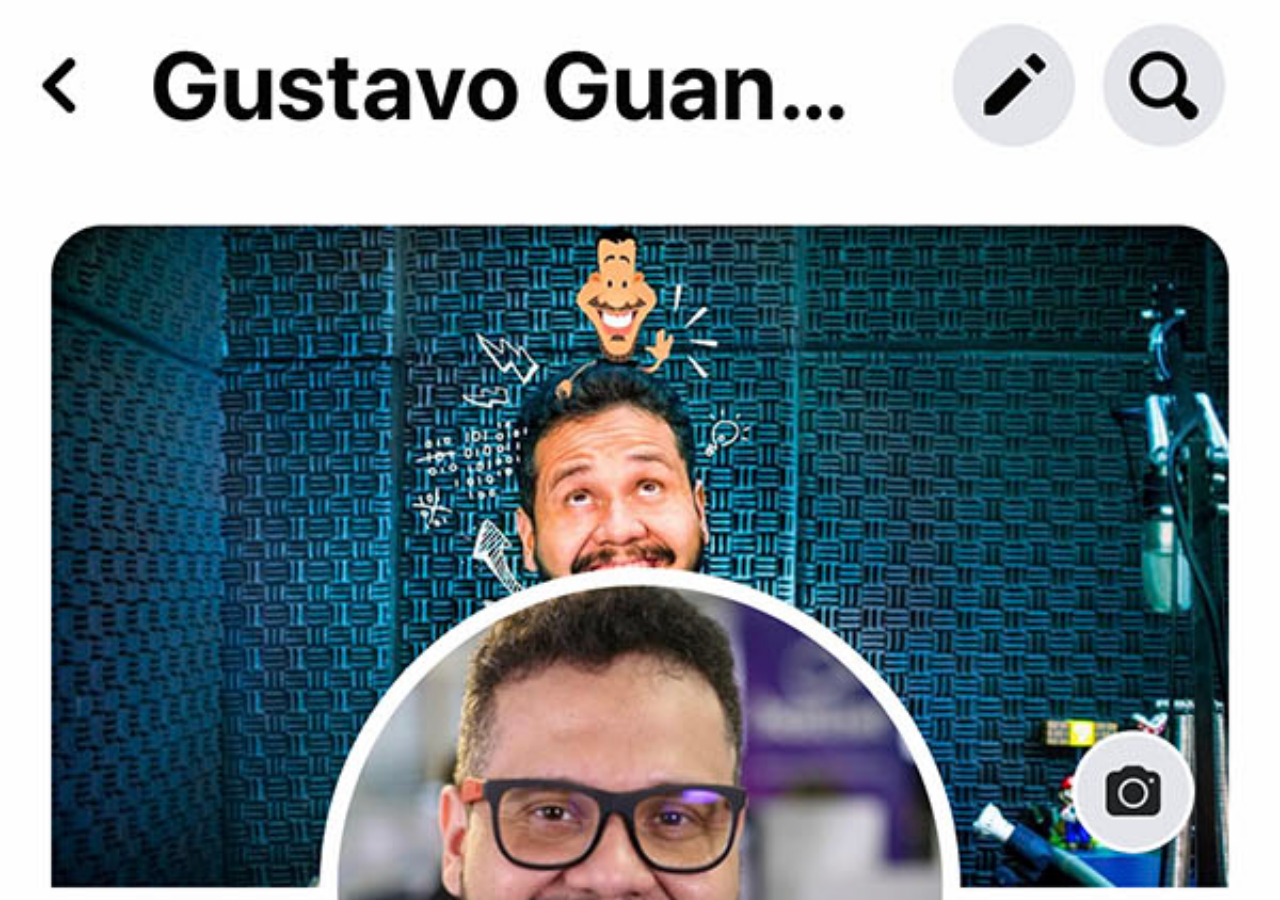
==== projeto/telas/facebook.html @ 919b7f4e "Construindo estruturas de tela do projeto" ====
<!DOCTYPE html>
<html lang="pt-br">
<head>
    <meta charset="UTF-8">
    <meta name="viewport" content="width=device-width, initial-scale=1.0">
    <title>Home</title>
    <style>
        *{
            margin: 0px;
            padding: 0px;
        }
        body{
            width: 100vw;
            height: 100vh;
            background: url(../imagens/tela-facebook.jpg) top center no-repeat fixed;
            background-size: cover;
        }
    </style>
</head>
<body>
    
</body>
</html>
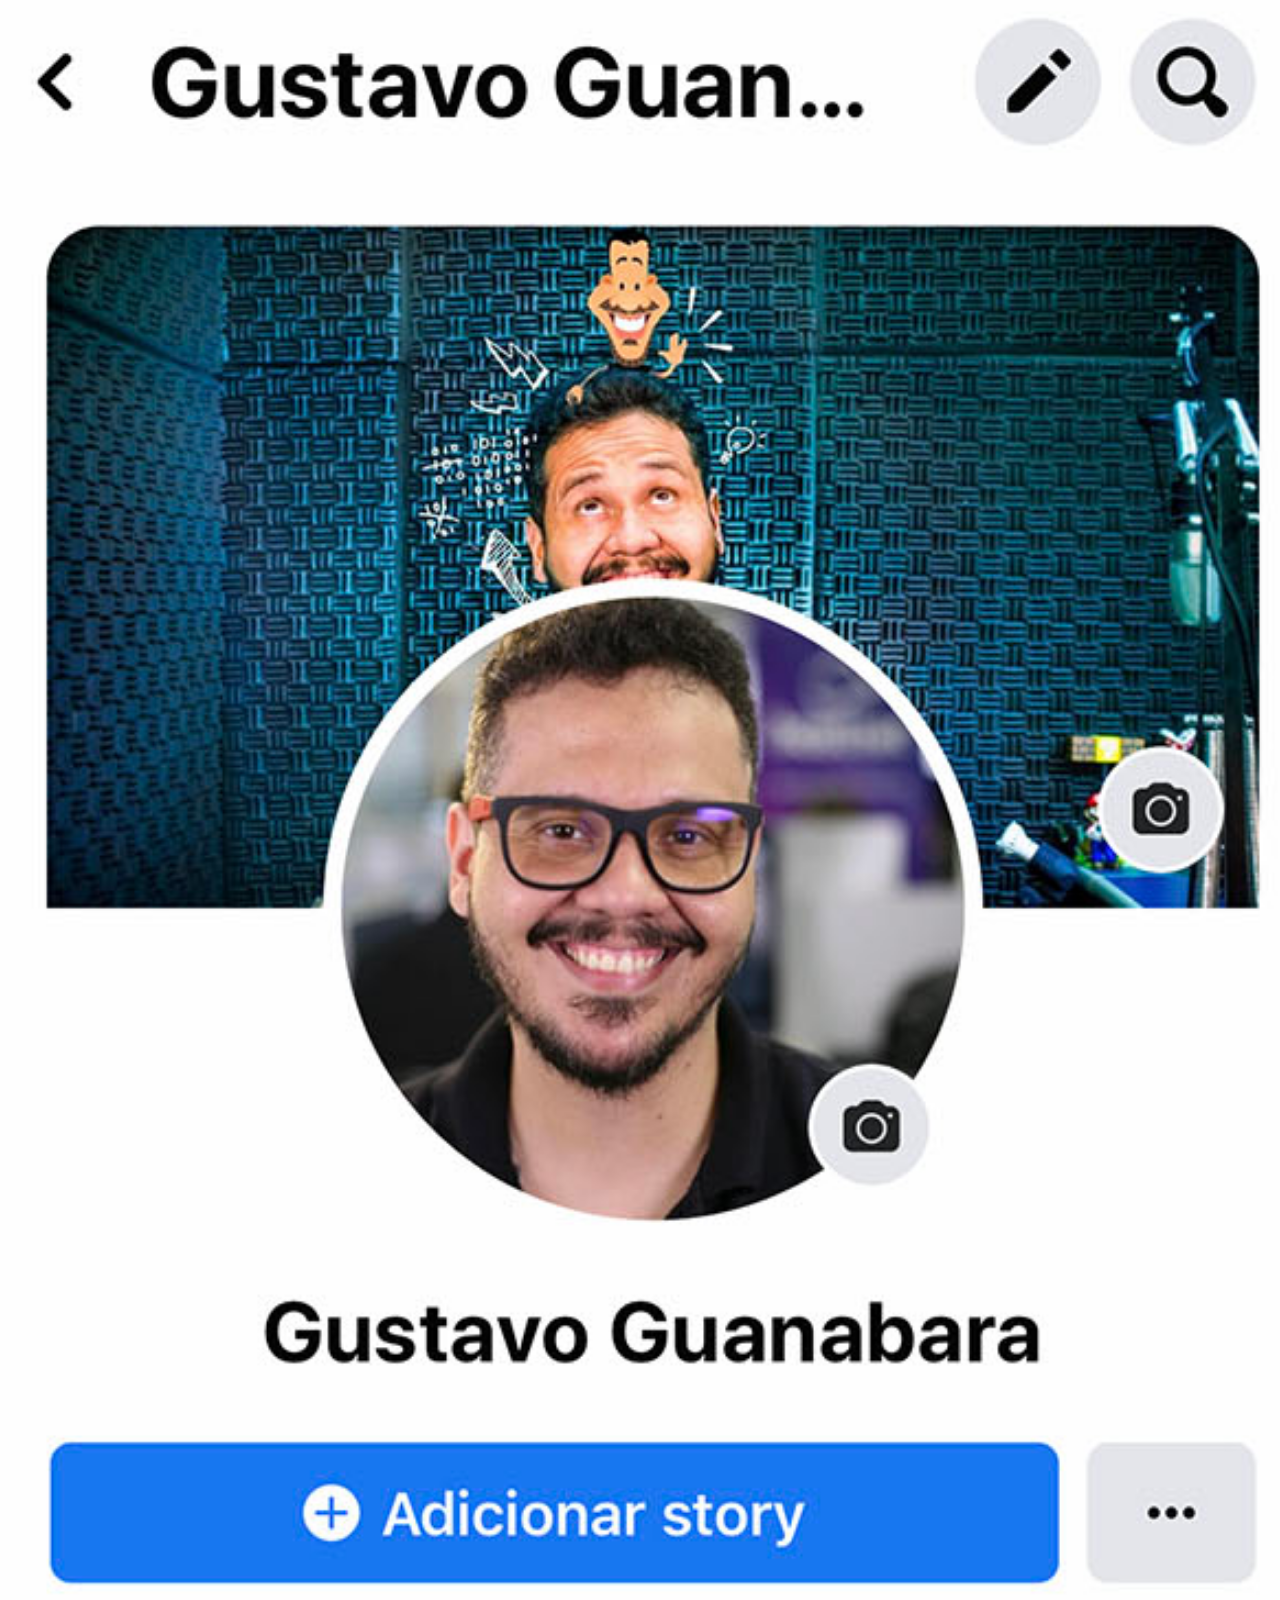
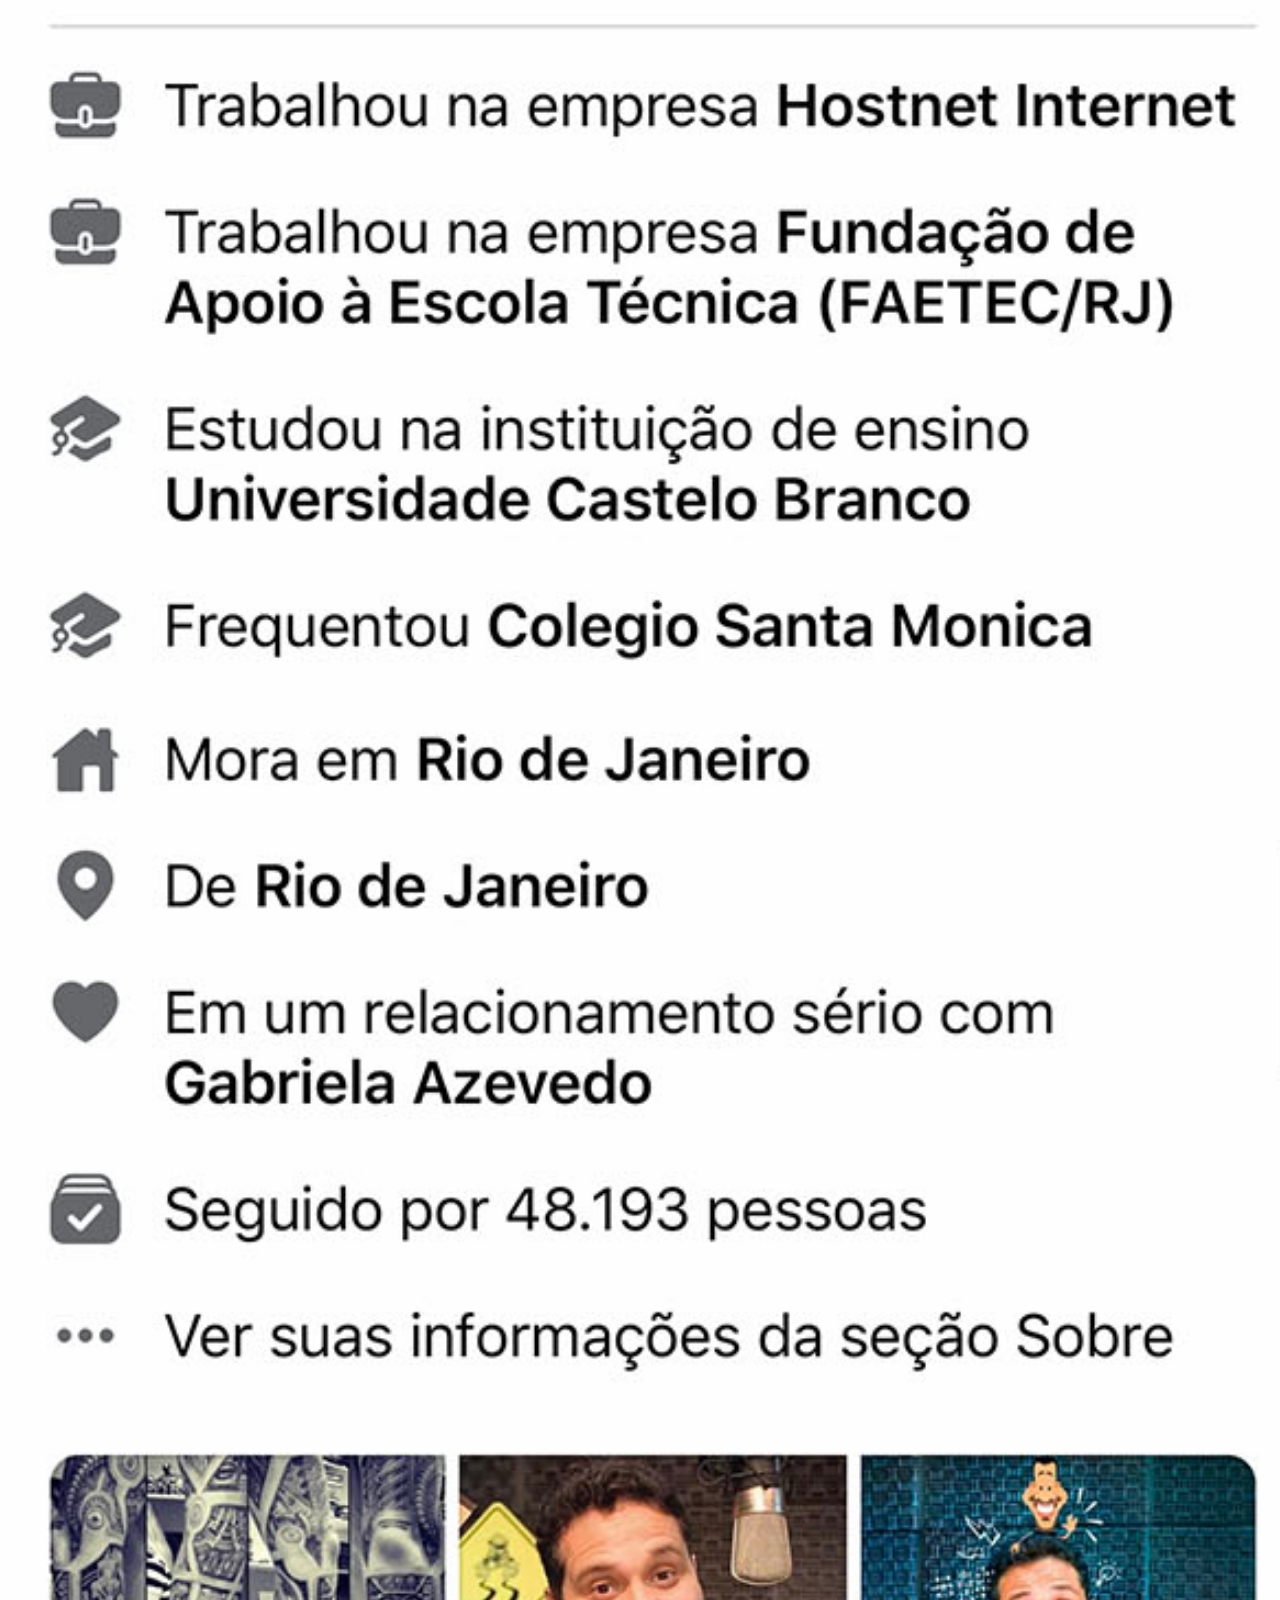
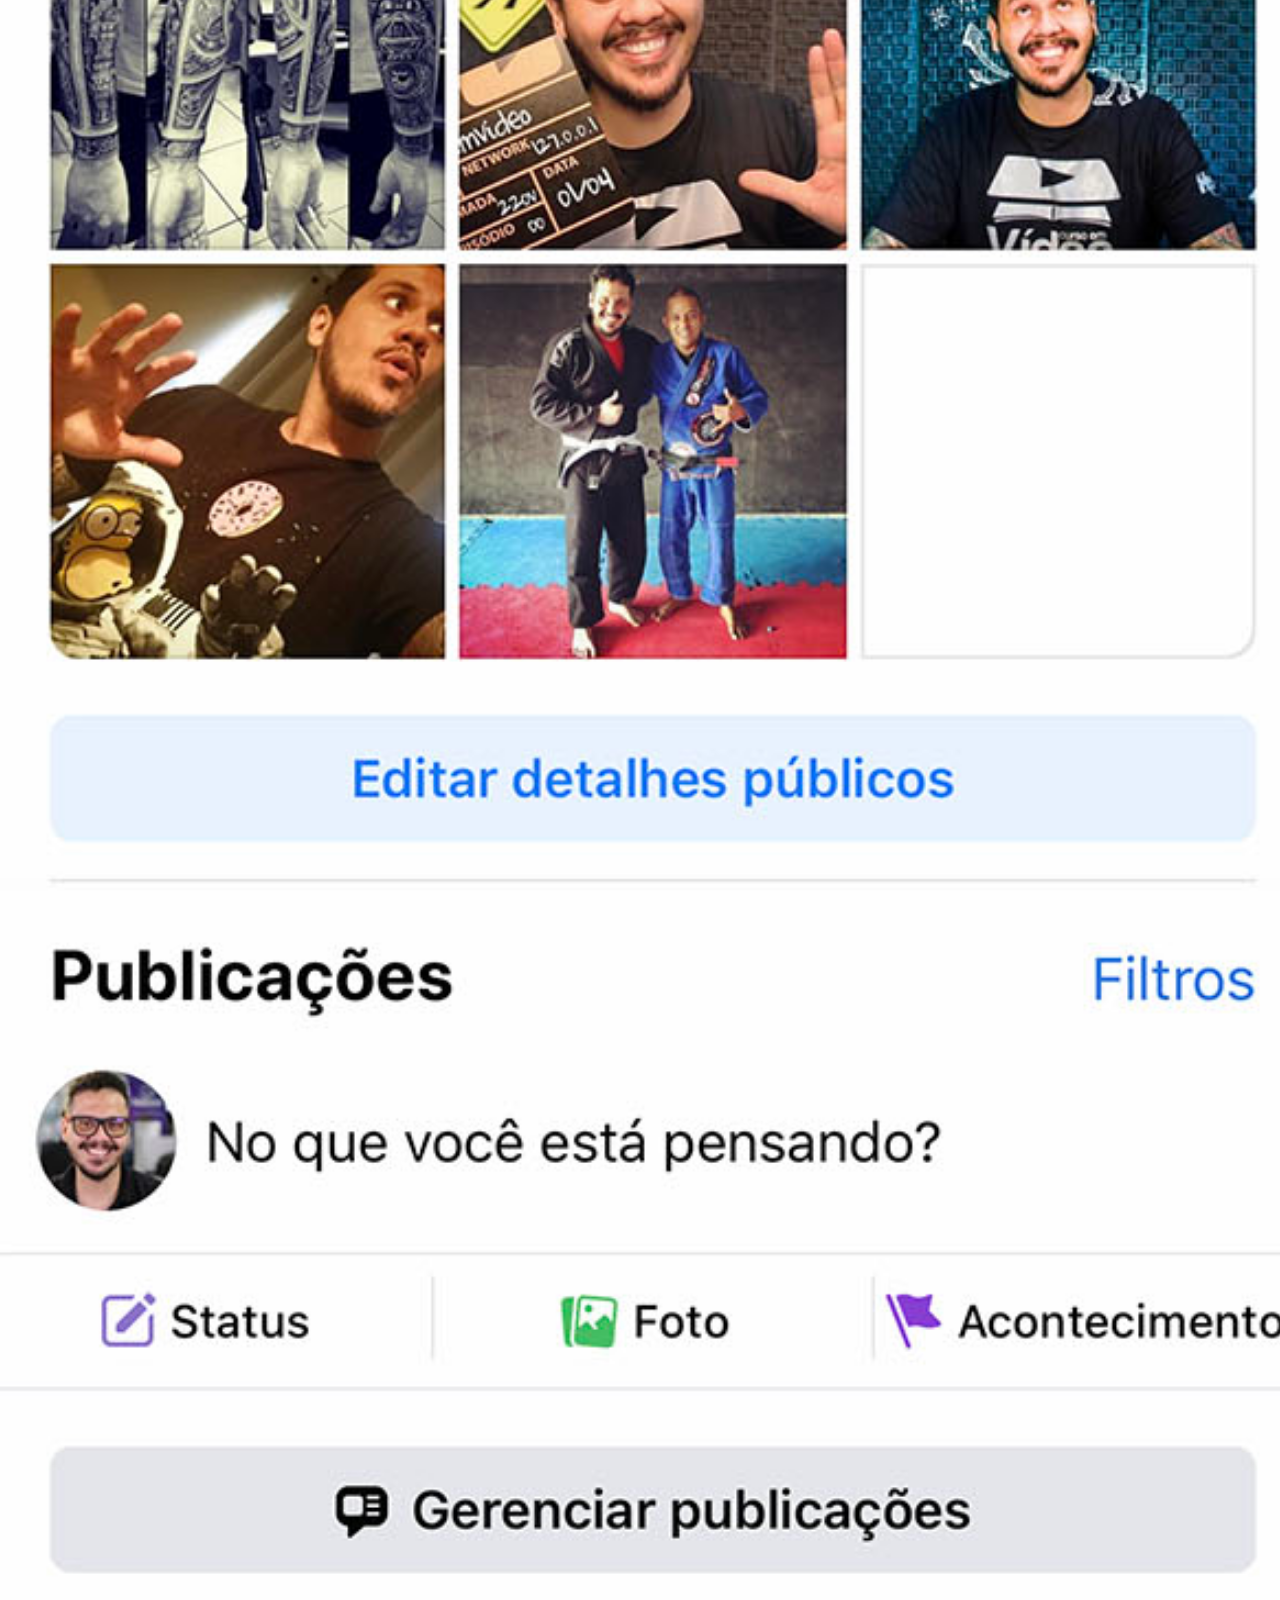
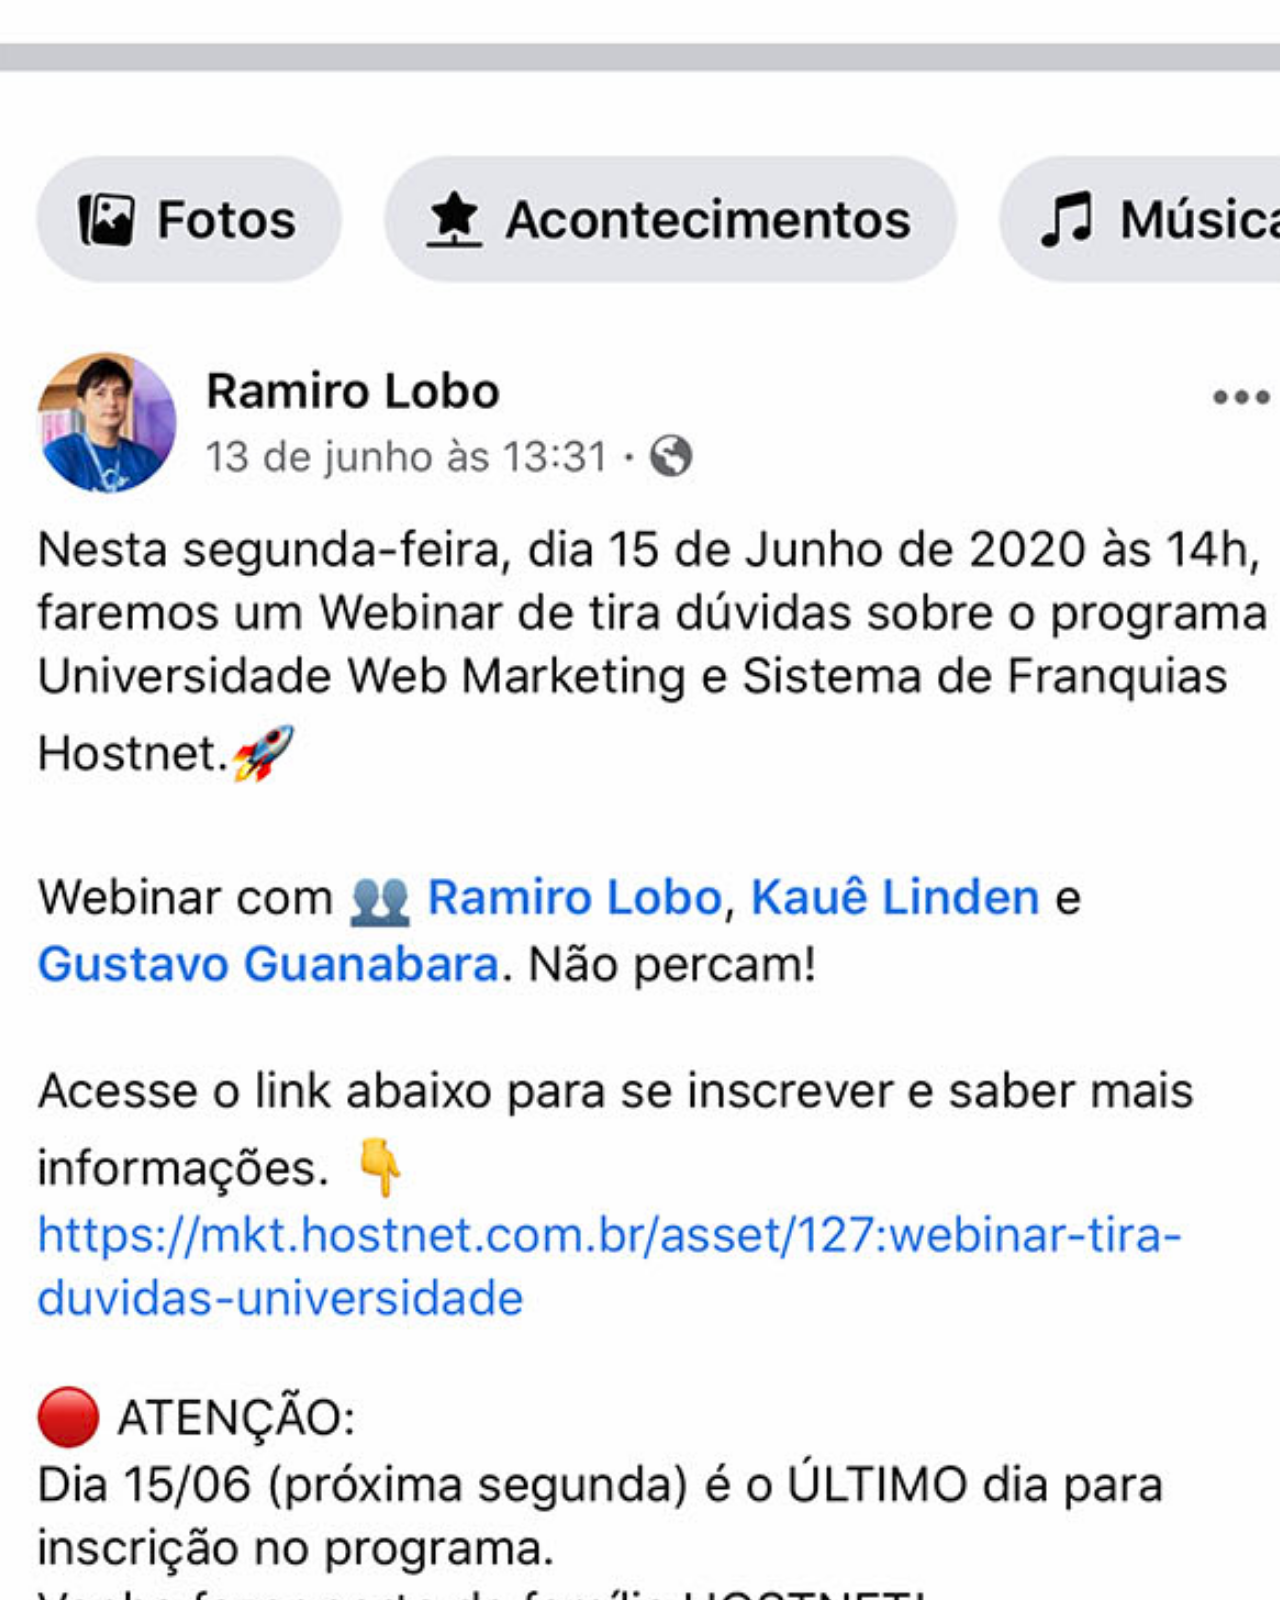
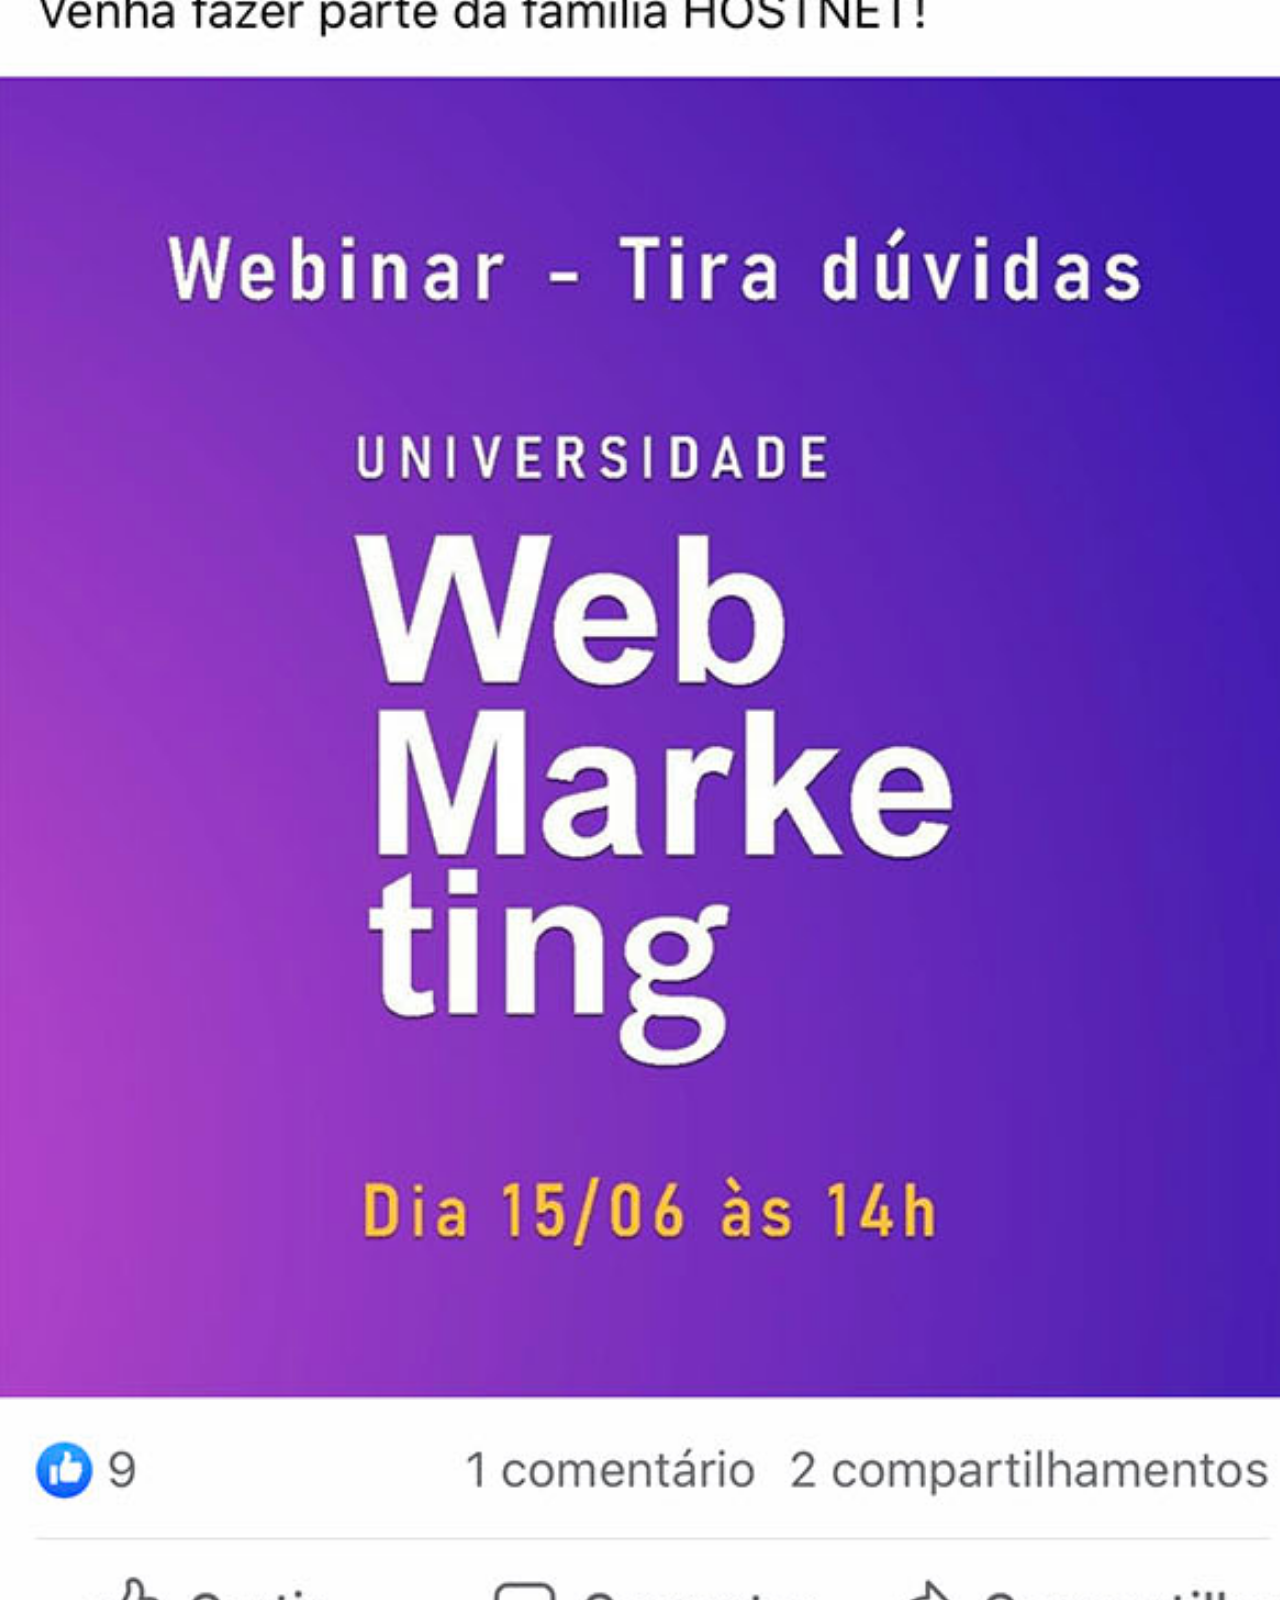
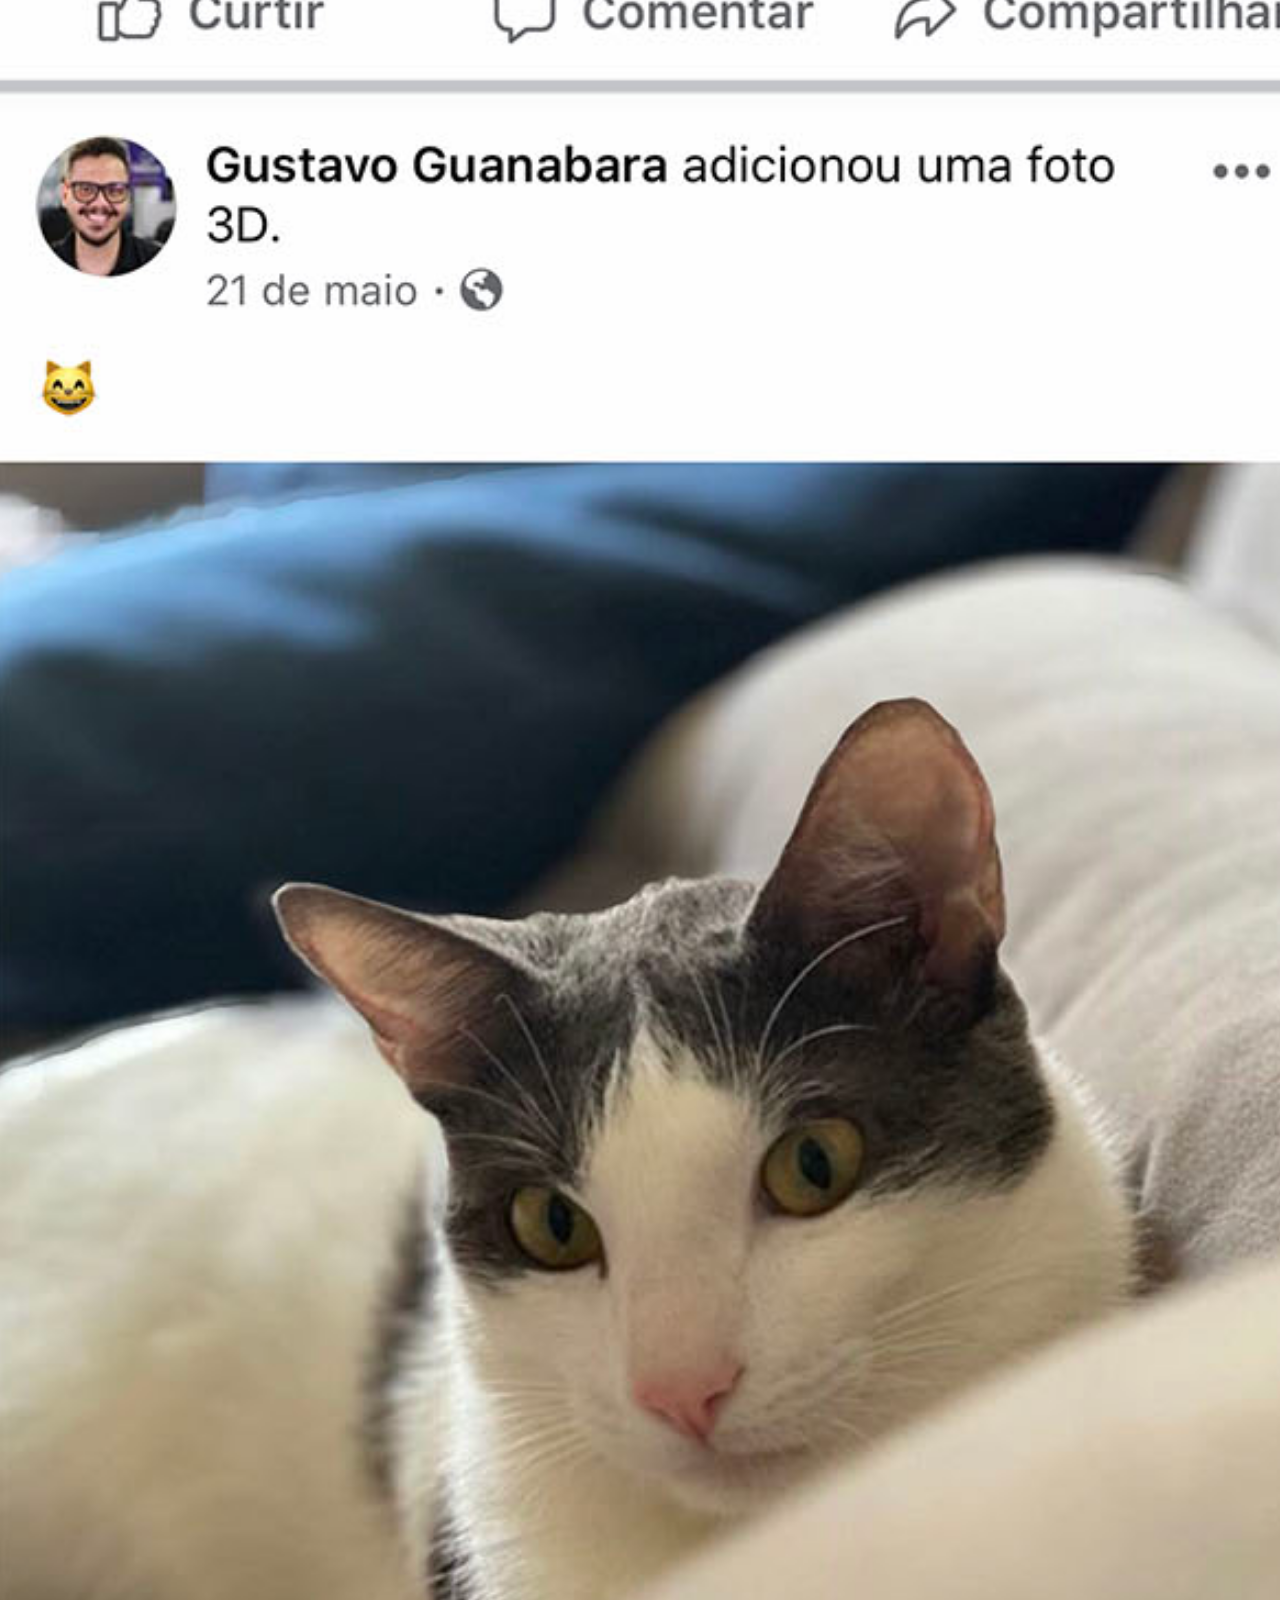
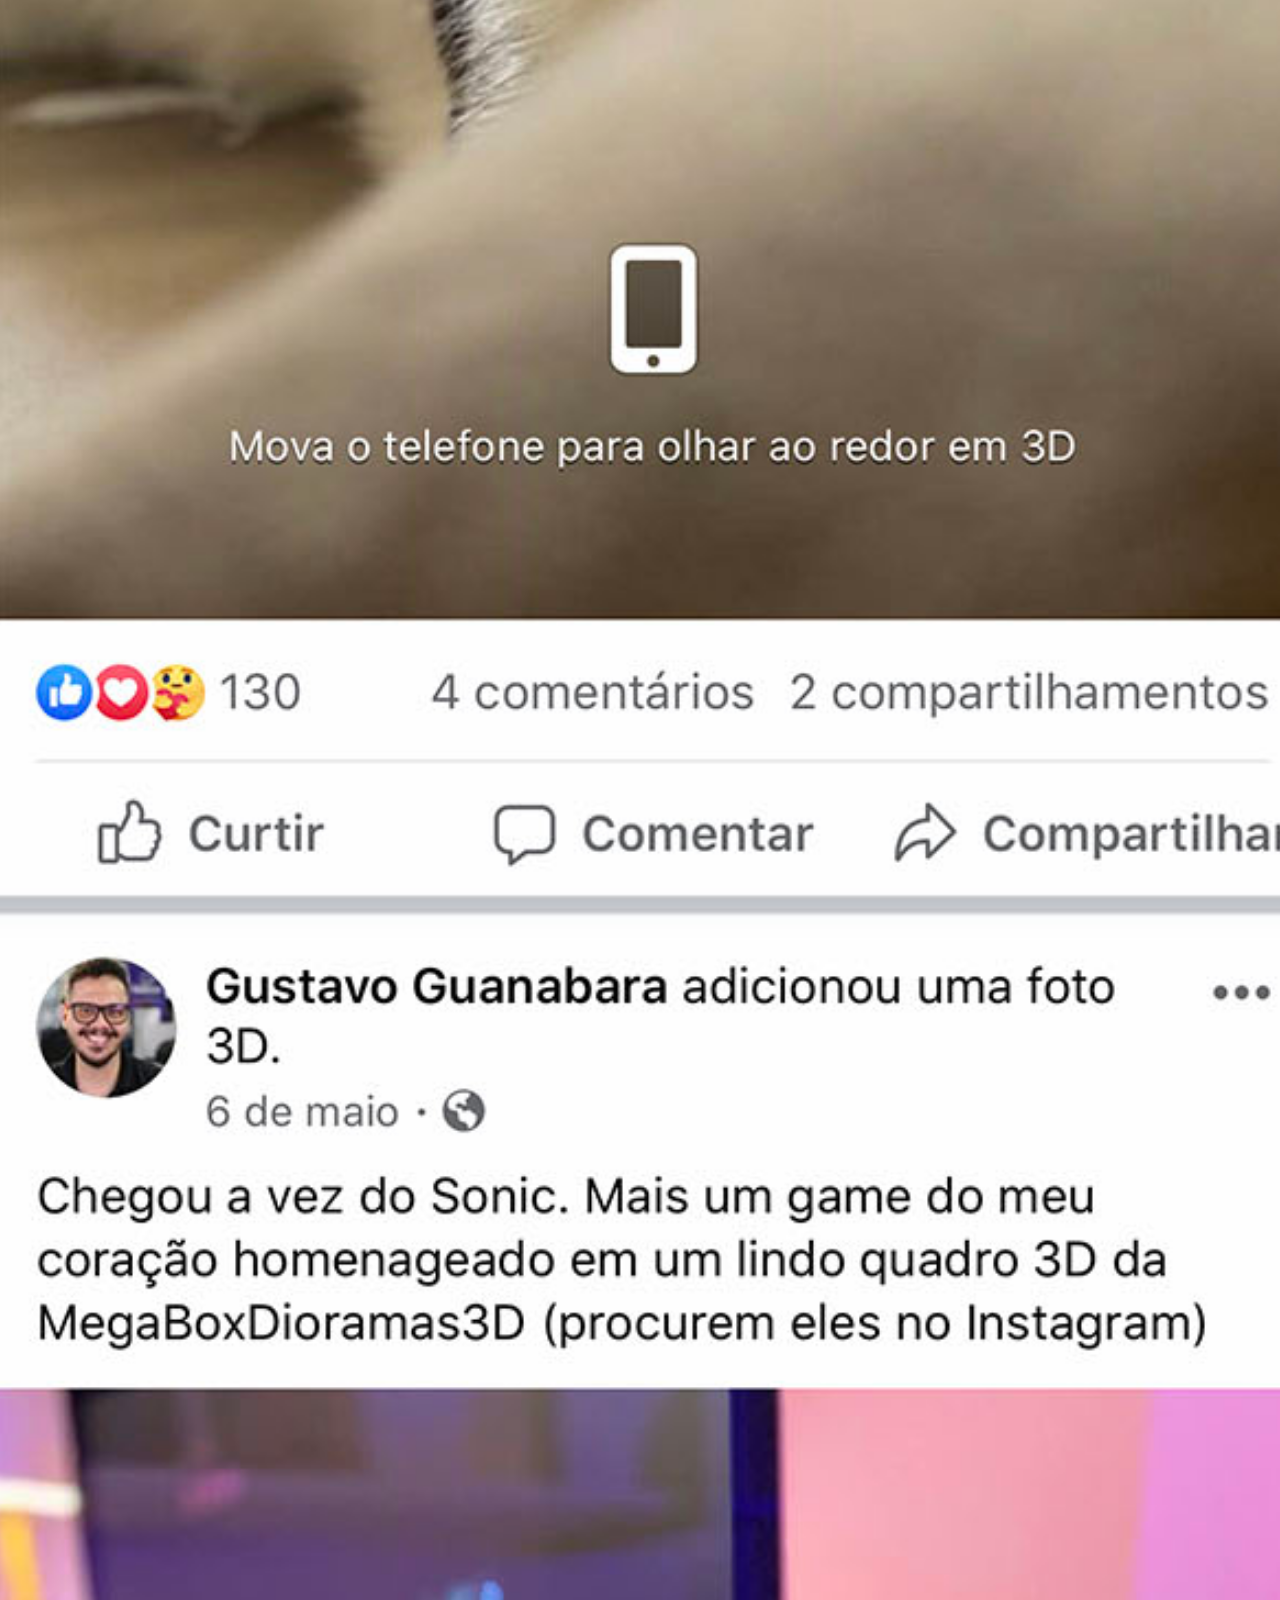
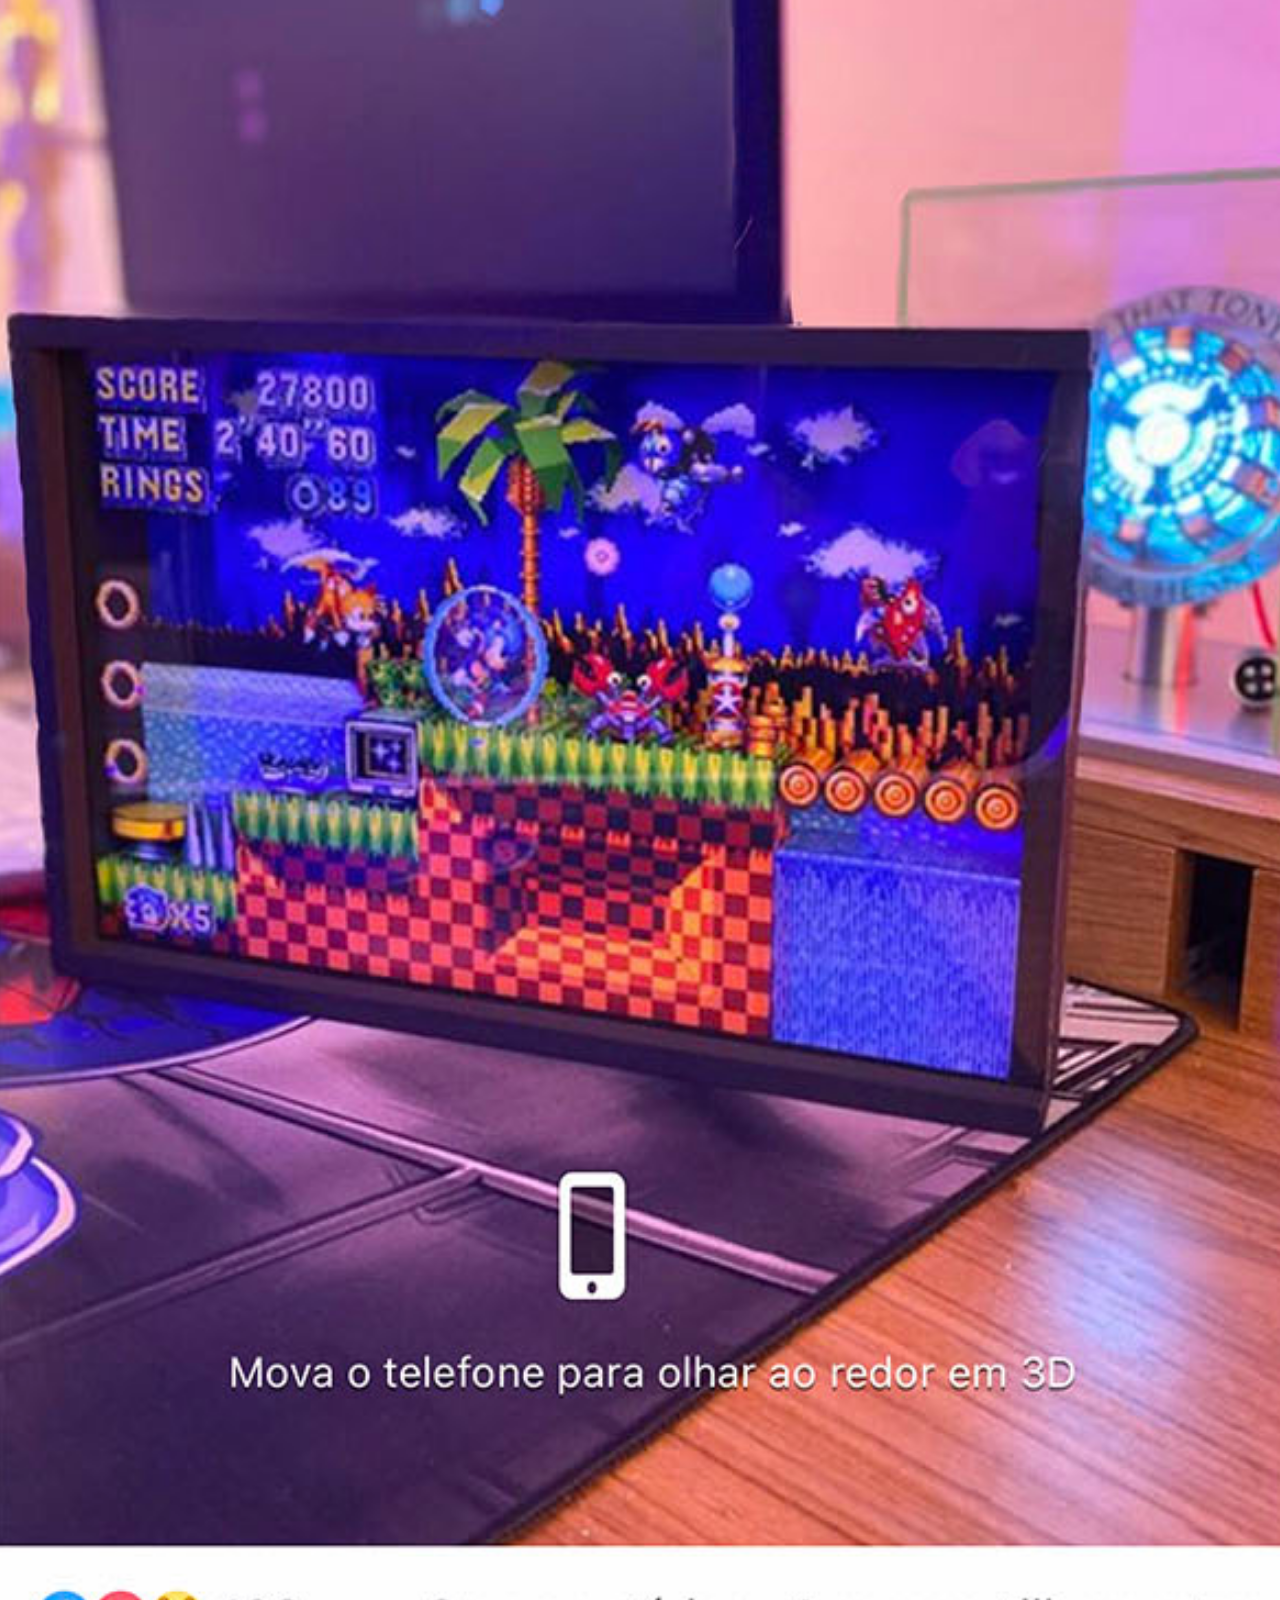
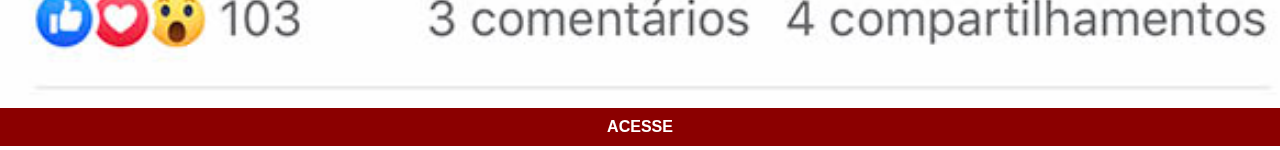
==== commit 2a25fdc2: "Finalização do Projeto" ====
--- a/projeto/telas/facebook.html
+++ b/projeto/telas/facebook.html
@@ -4,20 +4,10 @@
     <meta charset="UTF-8">
     <meta name="viewport" content="width=device-width, initial-scale=1.0">
     <title>Home</title>
-    <style>
-        *{
-            margin: 0px;
-            padding: 0px;
-        }
-        body{
-            width: 100vw;
-            height: 100vh;
-            background: url(../imagens/tela-facebook.jpg) top center no-repeat fixed;
-            background-size: cover;
-        }
-    </style>
+    <link rel="stylesheet" href="../estilo/telas.css">
 </head>
 <body>
-    
+    <img src="../imagens/tela-facebook.jpg" alt="youtube">
+    <a href="https://www.facebook.com/gustavoguanabara?locale=pt_BR" target="_blank">ACESSE</a>
 </body>
 </html>--- a/projeto/estilo/telas.css
+++ b/projeto/estilo/telas.css
@@ -0,0 +1,29 @@
+@charset "UTF-8";
+
+*{
+    margin: -2px;
+    padding: 0px;
+    font-family: Arial, Helvetica, sans-serif;
+}
+::-webkit-scrollbar {
+    width: 0px;
+    height: 0px;
+}
+    
+img{
+    width: 103vw;
+    
+}
+a:hover{
+    background-color: rgb(168, 32, 32);
+}
+a{
+    display: block;
+    background-color: darkred;
+    color: white;
+    padding: 10px;
+    text-align: center;
+    font-weight: bolder;
+    text-decoration: none;
+
+}